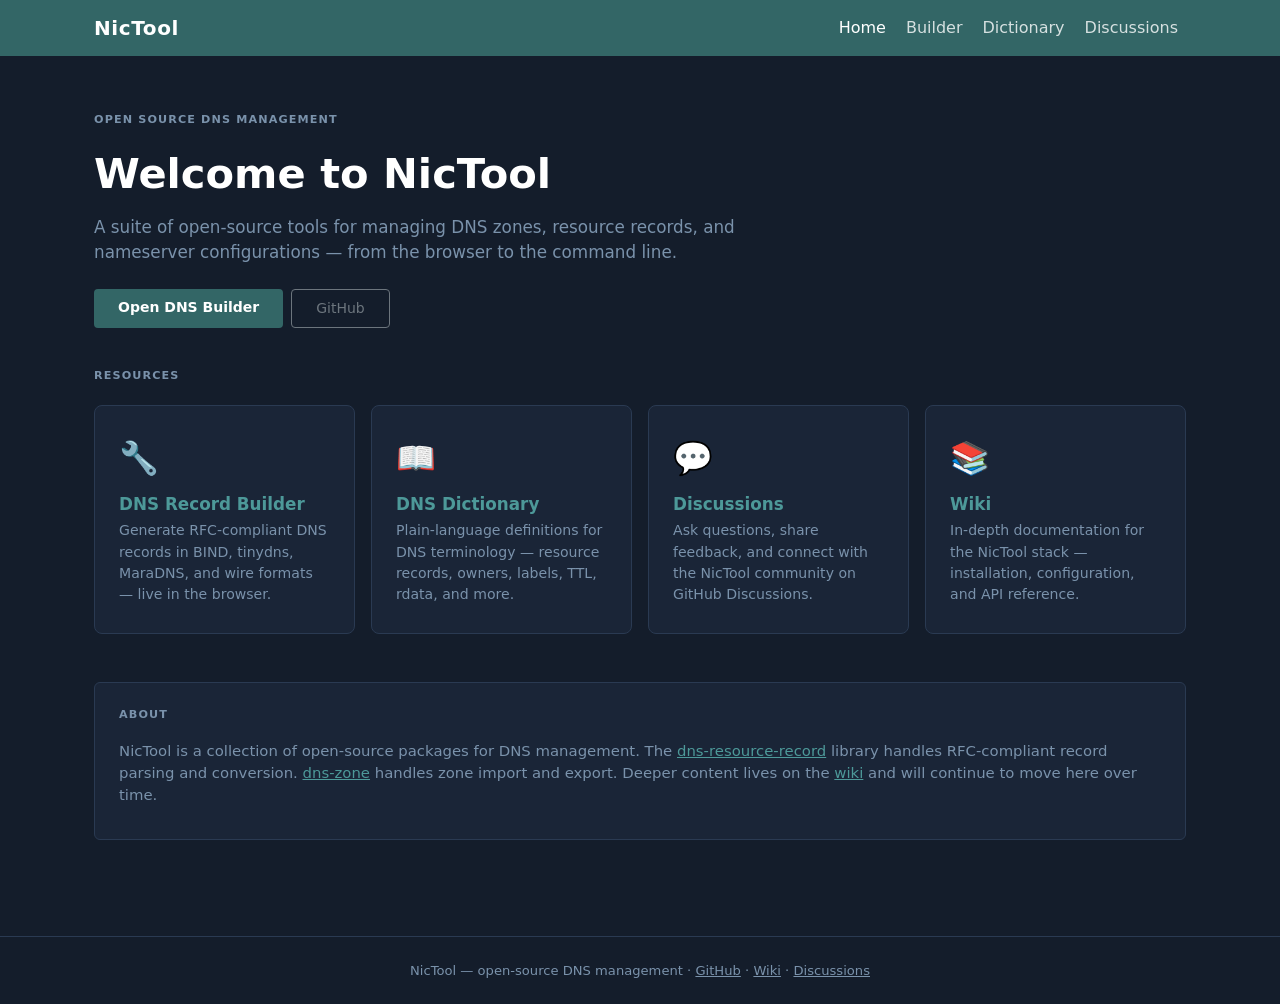
==== index.html @ 48894980 "updated builder & index" ====
<!DOCTYPE html>
<html lang="en" data-bs-theme="dark">
<head>
  <meta charset="utf-8" />
  <meta name="viewport" content="width=device-width, initial-scale=1" />
  <title>NicTool – DNS Management</title>
  <link rel="stylesheet" href="https://cdn.jsdelivr.net/npm/bootstrap@5.3.8/dist/css/bootstrap.min.css"
    integrity="sha384-sRIl4kxILFvY47J16cr9ZwB07vP4J8+LH7qKQnuqkuIAvNWLzeN8tE5YBujZqJLB" crossorigin="anonymous" />
  <link rel="stylesheet" href="css/nictool.css" />
</head>
<body>

<nav class="navbar navbar-expand-sm py-2 nt-navbar">
  <div class="container px-4">
    <a class="navbar-brand" href="index.html">NicTool</a>
    <button class="navbar-toggler border-0" type="button" data-bs-toggle="collapse" data-bs-target="#navMain">
      <span class="navbar-toggler-icon"></span>
    </button>
    <div class="collapse navbar-collapse" id="navMain">
      <ul class="navbar-nav ms-auto gap-1">
        <li class="nav-item">
          <a class="nav-link active" href="index.html">Home</a>
        </li>
        <li class="nav-item">
          <a class="nav-link" href="builder/index.html">Builder</a>
        </li>
        <li class="nav-item">
          <a class="nav-link" href="dictionary.html">Dictionary</a>
        </li>
        <li class="nav-item">
          <a class="nav-link" href="https://github.com/orgs/NicTool/discussions" target="_blank" rel="noopener">Discussions</a>
        </li>
      </ul>
    </div>
  </div>
</nav>

<main>

  <!-- Hero -->
  <section class="nt-hero">
    <div class="container px-4">
      <div class="row align-items-center">
        <div class="col-lg-8">
          <p class="nt-section-label">Open Source DNS Management</p>
          <h1>Welcome to NicTool</h1>
          <p class="lead mt-3 mb-4">
            A suite of open-source tools for managing DNS zones, resource records,
            and nameserver configurations — from the browser to the command line.
          </p>
          <div class="d-flex flex-wrap gap-2">
            <a href="builder/index.html" class="btn btn-sm px-4 py-2 fw-semibold"
               style="background:var(--nt-primary);color:#fff;border:none">
              Open DNS Builder
            </a>
            <a href="https://github.com/NicTool" target="_blank" rel="noopener"
               class="btn btn-sm btn-outline-secondary px-4 py-2">
              GitHub
            </a>
          </div>
        </div>
      </div>
    </div>
  </section>

  <!-- Feature cards -->
  <section class="pb-5">
    <div class="container px-4">
      <p class="nt-section-label">Resources</p>
      <div class="row g-3">

        <div class="col-sm-6 col-lg-3">
          <a href="builder/index.html" class="nt-feature-card">
            <span class="nt-icon">🔧</span>
            <h3>DNS Record Builder</h3>
            <p>Generate RFC-compliant DNS records in BIND, tinydns, MaraDNS, and wire formats — live in the browser.</p>
          </a>
        </div>

        <div class="col-sm-6 col-lg-3">
          <a href="dictionary.html" class="nt-feature-card">
            <span class="nt-icon">📖</span>
            <h3>DNS Dictionary</h3>
            <p>Plain-language definitions for DNS terminology — resource records, owners, labels, TTL, rdata, and more.</p>
          </a>
        </div>

        <div class="col-sm-6 col-lg-3">
          <a href="https://github.com/orgs/NicTool/discussions" target="_blank" rel="noopener" class="nt-feature-card">
            <span class="nt-icon">💬</span>
            <h3>Discussions</h3>
            <p>Ask questions, share feedback, and connect with the NicTool community on GitHub Discussions.</p>
          </a>
        </div>

        <div class="col-sm-6 col-lg-3">
          <a href="https://github.com/NicTool/web/wiki" target="_blank" rel="noopener" class="nt-feature-card">
            <span class="nt-icon">📚</span>
            <h3>Wiki</h3>
            <p>In-depth documentation for the NicTool stack — installation, configuration, and API reference.</p>
          </a>
        </div>

      </div>
    </div>
  </section>

  <!-- About -->
  <section class="pb-5">
    <div class="container px-4">
      <div class="card">
        <div class="card-body py-4 px-4">
          <p class="nt-section-label mb-3">About</p>
          <p class="mb-2" style="font-size:.93rem;color:var(--nt-muted)">
            NicTool is a collection of open-source packages for DNS management. The
            <a href="https://github.com/NicTool/dns-resource-record" target="_blank" rel="noopener">dns-resource-record</a>
            library handles RFC-compliant record parsing and conversion.
            <a href="https://github.com/NicTool/dns-zone" target="_blank" rel="noopener">dns-zone</a>
            handles zone import and export.
            Deeper content lives on the
            <a href="https://github.com/NicTool/web/wiki" target="_blank" rel="noopener">wiki</a>
            and will continue to move here over time.
          </p>
        </div>
      </div>
    </div>
  </section>

</main>

<footer class="nt-footer">
  <div class="container px-4">
    <span>NicTool &mdash; open-source DNS management</span>
    &middot;
    <a href="https://github.com/NicTool" target="_blank" rel="noopener">GitHub</a>
    &middot;
    <a href="https://github.com/NicTool/web/wiki" target="_blank" rel="noopener">Wiki</a>
    &middot;
    <a href="https://github.com/orgs/NicTool/discussions" target="_blank" rel="noopener">Discussions</a>
  </div>
</footer>

<script src="https://cdn.jsdelivr.net/npm/bootstrap@5.3.8/dist/js/bootstrap.bundle.min.js"
  integrity="sha384-FKyoEForCGlyvwx9Hj09JcYn3nv7wiPVlz7YYwJrWVcXK/BmnVDxM+D2scQbITxI"
  crossorigin="anonymous"></script>
</body>
</html>
---- css/nictool.css ----
/* NicTool shared styles
 * Brand color: #336666 (teal)
 * Theme: dark navy, not black
 */

:root {
  --nt-bg:           #141d2b;
  --nt-surface:      #1a2537;
  --nt-surface-2:    #1f2d42;
  --nt-border:       #2a3a52;
  --nt-primary:      #336666;
  --nt-primary-hov:  #3d7a7a;
  --nt-primary-lt:   #4d9999;
  --nt-accent:       #63b3ed;
  --nt-text:         #dce6f0;
  --nt-muted:        #7a92ab;
  --nt-success:      #48bb78;
}

/* ── Base ───────────────────────────────────────────────── */
body {
  background: var(--nt-bg);
  color: var(--nt-text);
  min-height: 100vh;
}

a {
  color: var(--nt-primary-lt);
}

a:hover {
  color: var(--nt-accent);
}

/* ── Navbar ─────────────────────────────────────────────── */
.nt-navbar {
  background: var(--nt-primary) !important;
}

.nt-navbar .navbar-brand {
  color: #fff !important;
  font-weight: 700;
  letter-spacing: .03em;
}

.nt-navbar .navbar-brand:hover {
  opacity: .85;
}

.nt-navbar .nav-link {
  color: rgba(255,255,255,.8) !important;
}

.nt-navbar .nav-link:hover,
.nt-navbar .nav-link.active {
  color: #fff !important;
}

.nt-navbar .navbar-text {
  color: rgba(255,255,255,.6);
}

/* ── Cards ──────────────────────────────────────────────── */
.card {
  background: var(--nt-surface);
  border-color: var(--nt-border);
}

.card-header {
  background: rgba(255,255,255,.04);
  border-color: var(--nt-border);
}

/* ── Feature cards (index page) ─────────────────────────── */
.nt-feature-card {
  background: var(--nt-surface);
  border: 1px solid var(--nt-border);
  border-radius: .5rem;
  padding: 1.75rem 1.5rem;
  transition: border-color .2s, transform .2s;
  text-decoration: none;
  color: var(--nt-text);
  display: block;
  height: 100%;
}

.nt-feature-card:hover {
  border-color: var(--nt-primary-lt);
  transform: translateY(-2px);
  color: var(--nt-text);
  text-decoration: none;
}

.nt-feature-card .nt-icon {
  font-size: 2rem;
  margin-bottom: .75rem;
  display: block;
}

.nt-feature-card h3 {
  font-size: 1.05rem;
  font-weight: 600;
  margin-bottom: .4rem;
  color: var(--nt-primary-lt);
}

.nt-feature-card p {
  font-size: .88rem;
  color: var(--nt-muted);
  margin: 0;
  line-height: 1.5;
}

/* ── Hero ───────────────────────────────────────────────── */
.nt-hero {
  padding: 3.5rem 0 2.5rem;
}

.nt-hero h1 {
  font-size: clamp(1.8rem, 4vw, 2.6rem);
  font-weight: 700;
  color: #fff;
}

.nt-hero .lead {
  color: var(--nt-muted);
  font-size: 1.05rem;
}

.nt-brand-pill {
  display: inline-block;
  background: var(--nt-primary);
  color: #fff;
  font-size: .7rem;
  font-weight: 600;
  text-transform: uppercase;
  letter-spacing: .08em;
  padding: .15rem .55rem;
  border-radius: 99px;
  vertical-align: middle;
  margin-left: .4rem;
}

/* ── Dictionary / glossary ──────────────────────────────── */
.nt-term {
  padding: 1.25rem 0;
  border-bottom: 1px solid var(--nt-border);
}

.nt-term:last-child {
  border-bottom: none;
}

.nt-term dt {
  font-size: 1rem;
  font-weight: 600;
  color: var(--nt-primary-lt);
  margin-bottom: .35rem;
}

.nt-term dd {
  color: var(--nt-text);
  font-size: .9rem;
  line-height: 1.65;
  margin: 0 0 .25rem 0;
}

.nt-term dd.nt-sub {
  color: var(--nt-muted);
  font-size: .84rem;
  padding-left: 1rem;
}

.nt-term code {
  background: var(--nt-surface-2);
  border: 1px solid var(--nt-border);
  border-radius: 3px;
  padding: .1em .35em;
  font-size: .82em;
  color: var(--nt-accent);
}

/* ── Section heading ────────────────────────────────────── */
.nt-section-label {
  font-size: .7rem;
  font-weight: 700;
  text-transform: uppercase;
  letter-spacing: .1em;
  color: var(--nt-muted);
  margin-bottom: 1.25rem;
}

/* ── Footer ─────────────────────────────────────────────── */
.nt-footer {
  border-top: 1px solid var(--nt-border);
  padding: 1.5rem 0;
  margin-top: 3rem;
  text-align: center;
  font-size: .82rem;
  color: var(--nt-muted);
}

.nt-footer a {
  color: var(--nt-muted);
}

.nt-footer a:hover {
  color: var(--nt-primary-lt);
}

/* ── Utility ────────────────────────────────────────────── */
.text-nt-muted   { color: var(--nt-muted) !important; }
.text-nt-primary { color: var(--nt-primary-lt) !important; }
.border-nt       { border-color: var(--nt-border) !important; }
.bg-nt-surface   { background: var(--nt-surface) !important; }
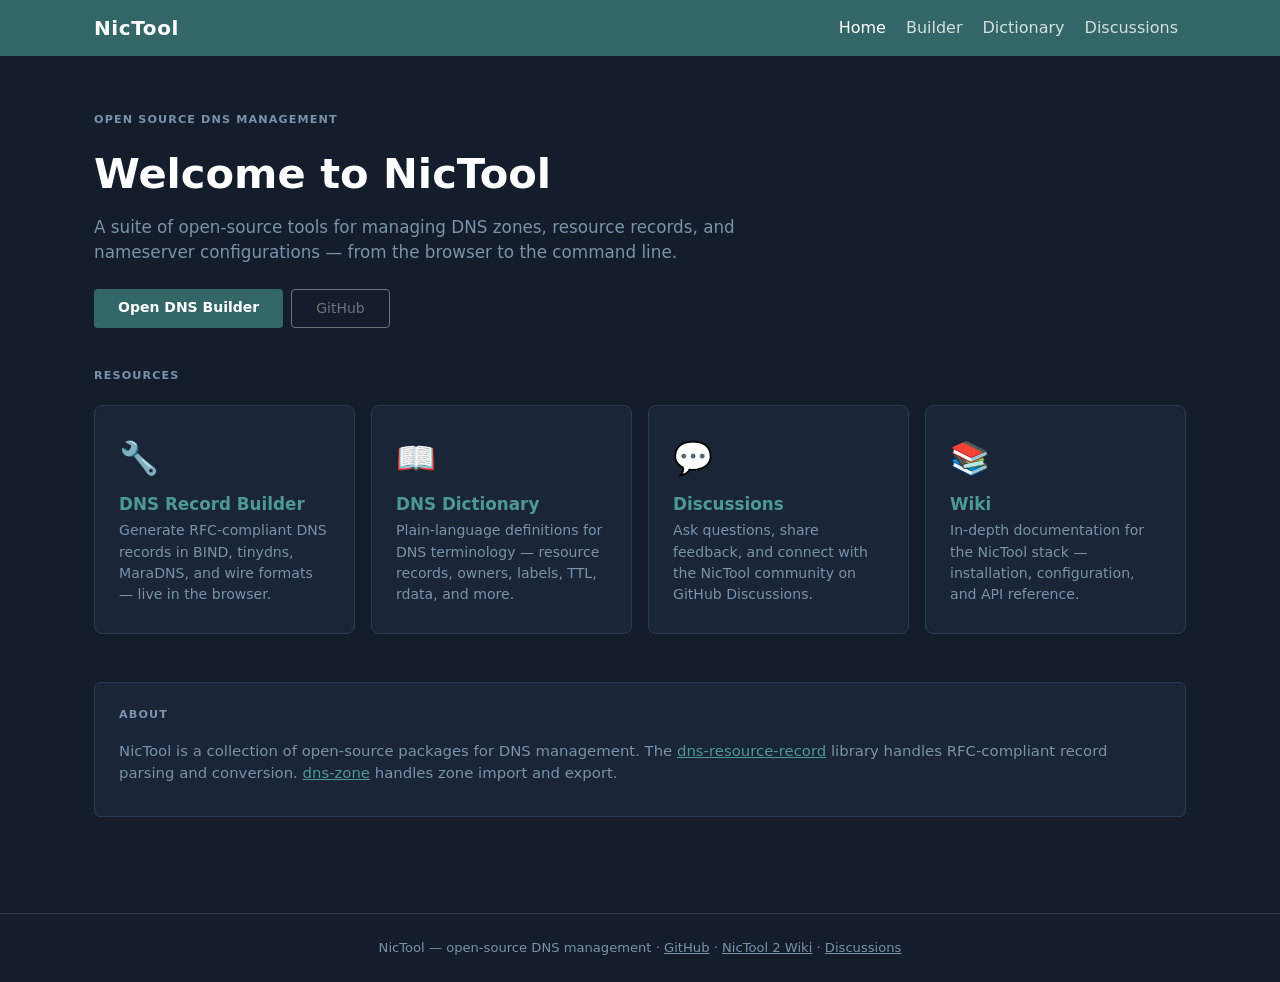
==== commit 284b616b: "index: update link" ====
--- a/index.html
+++ b/index.html
@@ -117,9 +117,6 @@
             library handles RFC-compliant record parsing and conversion.
             <a href="https://github.com/NicTool/dns-zone" target="_blank" rel="noopener">dns-zone</a>
             handles zone import and export.
-            Deeper content lives on the
-            <a href="https://github.com/NicTool/web/wiki" target="_blank" rel="noopener">wiki</a>
-            and will continue to move here over time.
           </p>
         </div>
       </div>
@@ -134,7 +131,7 @@
     &middot;
     <a href="https://github.com/NicTool" target="_blank" rel="noopener">GitHub</a>
     &middot;
-    <a href="https://github.com/NicTool/web/wiki" target="_blank" rel="noopener">Wiki</a>
+    <a href="https://github.com/NicTool/NicTool/wiki" target="_blank" rel="noopener">NicTool 2 Wiki</a>
     &middot;
     <a href="https://github.com/orgs/NicTool/discussions" target="_blank" rel="noopener">Discussions</a>
   </div>
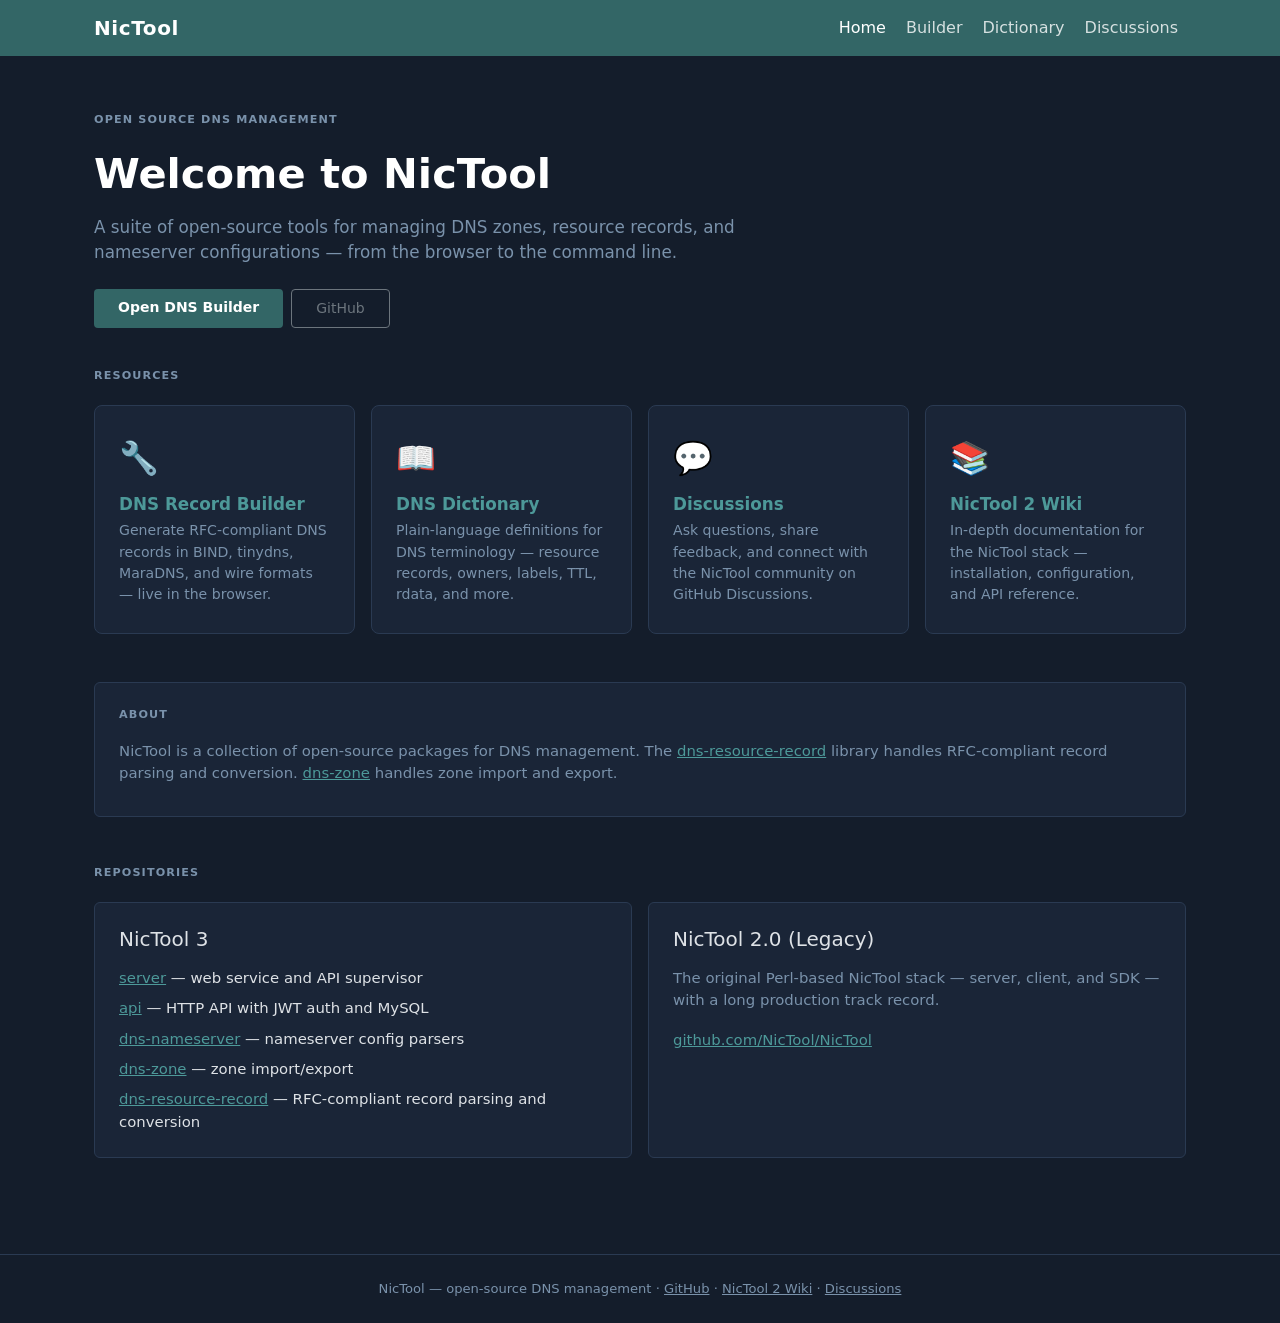
==== commit f6ff15ed: "index: add repo links" ====
--- a/index.html
+++ b/index.html
@@ -94,9 +94,9 @@
         </div>
 
         <div class="col-sm-6 col-lg-3">
-          <a href="https://github.com/NicTool/web/wiki" target="_blank" rel="noopener" class="nt-feature-card">
+          <a href="https://github.com/NicTool/NicTool/wiki" target="_blank" rel="noopener" class="nt-feature-card">
             <span class="nt-icon">📚</span>
-            <h3>Wiki</h3>
+            <h3>NicTool 2 Wiki</h3>
             <p>In-depth documentation for the NicTool stack — installation, configuration, and API reference.</p>
           </a>
         </div>
@@ -123,6 +123,45 @@
     </div>
   </section>
 
+  <!-- Repositories -->
+  <section class="pb-5">
+    <div class="container px-4">
+      <p class="nt-section-label">Repositories</p>
+      <div class="row g-3">
+
+        <div class="col-md-6">
+          <div class="card h-100">
+            <div class="card-body py-4 px-4">
+              <h3 class="h5 mb-3">NicTool 3</h3>
+              <ul class="list-unstyled mb-0" style="font-size:.93rem">
+                <li class="mb-2"><a href="https://github.com/NicTool/server" target="_blank" rel="noopener">server</a> — web service and API supervisor</li>
+                <li class="mb-2"><a href="https://github.com/NicTool/api" target="_blank" rel="noopener">api</a> — HTTP API with JWT auth and MySQL</li>
+                <li class="mb-2"><a href="https://github.com/NicTool/dns-nameserver" target="_blank" rel="noopener">dns-nameserver</a> — nameserver config parsers</li>
+                <li class="mb-2"><a href="https://github.com/NicTool/dns-zone" target="_blank" rel="noopener">dns-zone</a> — zone import/export</li>
+                <li><a href="https://github.com/NicTool/dns-resource-record" target="_blank" rel="noopener">dns-resource-record</a> — RFC-compliant record parsing and conversion</li>
+              </ul>
+            </div>
+          </div>
+        </div>
+
+        <div class="col-md-6">
+          <div class="card h-100">
+            <div class="card-body py-4 px-4">
+              <h3 class="h5 mb-3">NicTool 2.0 (Legacy)</h3>
+              <p style="font-size:.93rem;color:var(--nt-muted)">
+                The original Perl-based NicTool stack — server, client, and SDK —
+                with a long production track record.
+              </p>
+              <a href="https://github.com/NicTool/NicTool" target="_blank" rel="noopener"
+                 style="font-size:.93rem">github.com/NicTool/NicTool</a>
+            </div>
+          </div>
+        </div>
+
+      </div>
+    </div>
+  </section>
+
 </main>
 
 <footer class="nt-footer">
